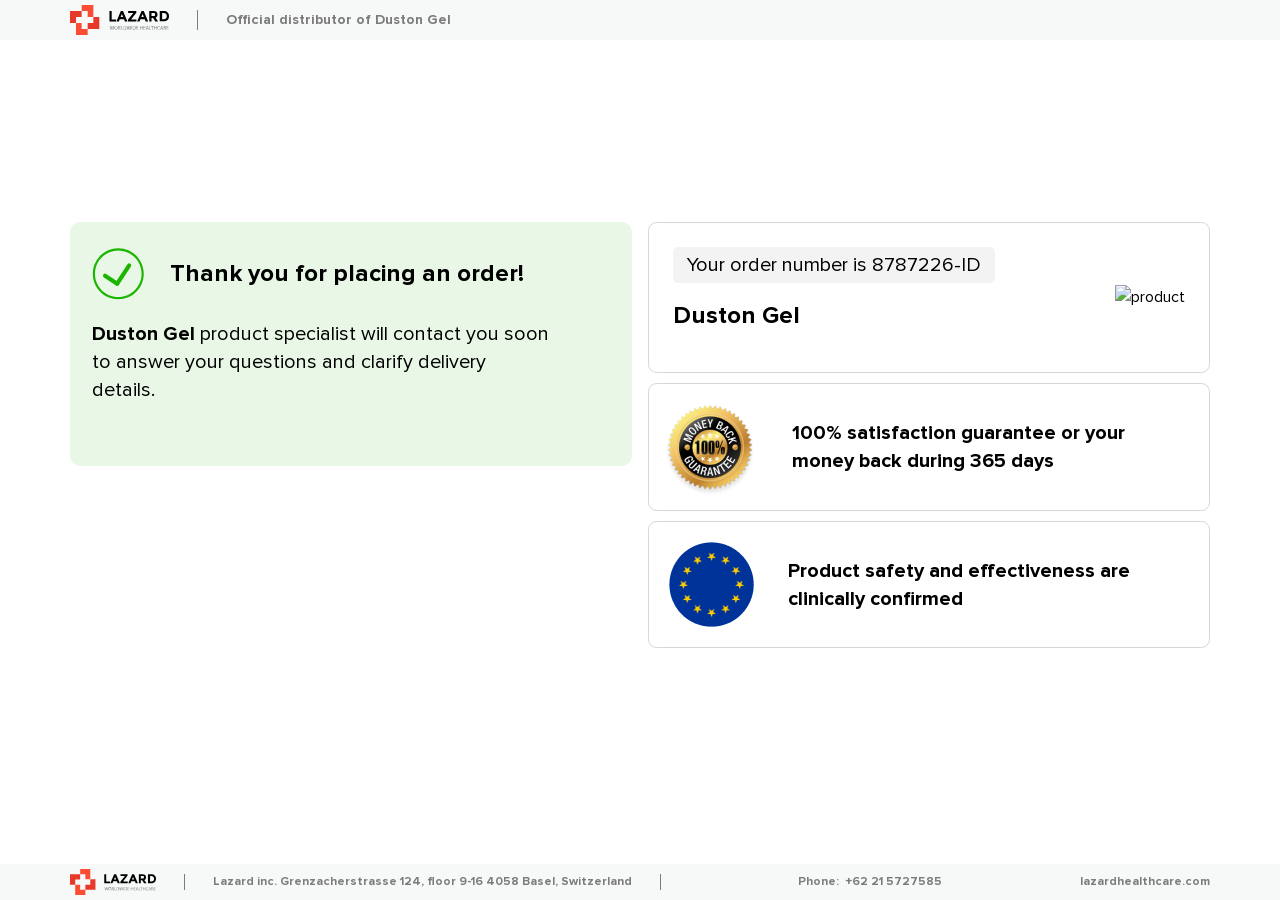
==== thanks/index.html @ fdb32ccf "Initial commit" ====
<!DOCTYPE html>
<html lang="ru">
  <head>
    <title>LAZARD worldwide healthcare | Thank you for placing an order!!</title>
    <meta charset="UTF-8">
    <meta name="viewport" content="width=device-width, initial-scale=1">
    <link rel="shortcut icon" href="favicon.ico">
    <!-- css styles -->
    <!--[if lt IE 9]>
    <script src="https://cdnjs.cloudflare.com/ajax/libs/html5shiv/3.7.3/html5shiv.min.js"></script>
    <script src="https://cdnjs.cloudflare.com/ajax/libs/livingston-css3-mediaqueries-js/1.0.0/css3-mediaqueries.min.js"></script><![endif]-->
    <link rel="stylesheet" href="https://stackpath.bootstrapcdn.com/bootstrap/4.3.1/css/bootstrap.min.css" integrity="sha384-ggOyR0iXCbMQv3Xipma34MD+dH/1fQ784/j6cY/iJTQUOhcWr7x9JvoRxT2MZw1T" crossorigin="anonymous">
    <link rel="stylesheet" href="https://cdnjs.cloudflare.com/ajax/libs/flag-icon-css/2.9.0/css/flag-icon.min.css">
    <!-- build:css assets/css/style.min.css-->
    <link rel="stylesheet" href="assets/css/fonts.css">
    <link rel="stylesheet" href="assets/css/style.css">
    <!-- endbuild -->
    <!-- end css styles -->
    <!-- INTH_SNIPPET_TOP -->
  </head>
  <body>
    <div class="d-flex flex-column justify-content-between h-100">
      <!-- header-->
      <header class="header">
        <div class="container">
          <div class="d-flex align-items-center">
            <div class="logo header-logo"><a href="#"><img class="logo__img" src="assets/images/logo/logo.svg" alt="logo"></a></div>
            <p class="header__text m-0">Official distributor of <span class="current-product__name">Duston Gel </span><span class="country"></span></p>
          </div>
        </div>
      </header>
      <!-- main-->
      <main class="main">
        <div class="container">
          <div class="row">
            <div class="order__content clearfix">
              <div class="col-md-6 float-md-left pr-md-2">
                <div class="order-info__content order-info__content_light_green mb-sm-3 mb-2">
                  <div class="order-info__info-line">
                    <div class="d-flex align-items-center"><img class="order-is-issued__img" src="assets/images/icons/order_green.svg" alt="order">
                      <p class="order-info__title m-0">Thank you for placing an order!</p>
                    </div>
                  </div>
                  <p class="order-info__text m-0"> <span class="current-product__name font-weight-bold">Duston Gel</span>&nbsp;product specialist will contact you soon to answer your questions and clarify delivery details.</p>
                </div>
              </div>
              <div class="col-md-6 float-md-right pl-md-2">
                <div class="order-product__content mb-3">
                  <div class="order-product__item current-product">
                    <div class="d-flex align-items-center justify-content-between">
                      <div class="order-product-spec-wrap">
                        <p class="order-id">Your order number is <span class="order-id__value">8787226-ID</span></p>
                        <p class="current-product__text"><span class="current-product__name">Duston Gel</span></p>
                        <p class="current-product__description m-0"></p>
                      </div><img class="current-product__img" src="https://static.statthroat.tech/offers/fd0cf461-0d5f-489d-a72e-ad2df0438da7.png" alt="product">
                    </div>
                  </div>
                  
                  <div class="order-product__item product-guarantee">
                    <div class="d-flex align-items-center"><img class="label label_img guarantee-label_img" src="assets/images/labels/guarantee.png" alt="guarantee">
                      <p class="product-guarantee_text">100% satisfaction guarantee or your money back during 365 days</p>
                    </div>
                  </div>
                  <div class="order-product__item product-confirmed">
                    <div class="d-flex align-items-center"><img class="label label_img" src="assets/images/labels/confirmed.png" alt="confirmed">
                      <p class="product-confirmed_text">Product safety and effectiveness are clinically confirmed</p>
                    </div>
                  </div>
                </div>
              </div>
              
            </div>
          </div>
        </div>
      </main>
      <!-- footer-->
      <footer class="footer">
        <div class="container">
          <div class="d-flex align-items-center">
            <div class="company-about__content">
              <div class="logo footer-logo"><a href="#"><img class="logo__img" src="assets/images/logo/logo.svg" alt="logo"></a></div>
            </div>
            <div class="footer-contacts__content">
              <div class="d-flex justify-content-between flex-xl-row flex-column">
                <p class="footer_address__text m-0">Lazard inc. Grenzacherstrasse 124, floor 9-16 4058 Basel, Switzerland</p>
                <p class="footer-phone__text m-0">Phone: &nbsp;<a class="footer-phone__link" href="tel:+62215727585">+62 21 5727585</a></p><a class="footer-url__link" href="lazardhealthcare.com" target="_blank">lazardhealthcare.com</a>
              </div>
            </div>
          </div>
        </div>
      </footer>
    </div>
    <!-- js scripts -->
    <script src="https://cdnjs.cloudflare.com/ajax/libs/jquery/3.3.1/jquery.min.js"></script>
    <script src="https://stackpath.bootstrapcdn.com/bootstrap/4.3.1/js/bootstrap.min.js" integrity="sha384-JjSmVgyd0p3pXB1rRibZUAYoIIy6OrQ6VrjIEaFf/nJGzIxFDsf4x0xIM+B07jRM" crossorigin="anonymous"></script>
    <!-- build:js assets/js/main.min.js -->
    <script src="assets/js/main.js"></script>
    <!-- endbuild -->
    <!-- end js scripts-->
    <!-- INTH_SNIPPET_BOTTOM -->
  </body>
</html>
---- thanks/assets/css/fonts.css ----
@font-face {
	font-family: 'Proxima Nova';
	src: url('../fonts/ProximaNova-Light.woff2') format('woff2'), url('../fonts/ProximaNova-Light.woff') format('woff');
	font-weight: 300;
	font-style: normal
}
@font-face {
	font-family: 'Proxima Nova';
	src: url('../fonts/ProximaNova-Regular.woff') format('woff2'), url('../fonts/ProximaNova-Regular.woff') format('woff');
	font-weight: 400;
	font-style: normal
}
@font-face {
	font-family: 'Proxima Nova';
	src: url('../fonts/ProximaNova-Bold.woff2') format('woff2'), url('../fonts/ProximaNova-Bold.woff') format('woff');
	font-weight: 700;
	font-style: normal
}
---- thanks/assets/css/style.css ----
/*
 * main
 */
html,
body {
  height: 100%;
}
body {
  font-family: 'Proxima Nova', sans-serif;
  font-weight: 400;
  font-size: 100%;
  color: #000;
  overflow-x: hidden;
}
@media (min-width: 1200px) {
  .container {
    max-width: 1170px;
  }
}
a {
  color: #00a3ff;
  text-decoration: underline;
}
a:hover {
  color: #00a3ff;
  text-decoration: none;
}
p {
  line-height: 140%;
}
img {
  max-width: 100%;
}
/*
 * style
 */
.header {
  padding: 5px 0;
  background-color: #f7f8f8;
}
.header-logo {
  margin: 0 28px 0 0;
}
.header__text {
  padding: 0 0 0 28px;
  font-family: 'Proxima Nova', sans-serif;
  font-weight: 700;
  font-size: 14px;
  color: #7c7c7c;
  border-left: 1px solid #7c7c7c;
}
.main {
  padding: 50px 0 68px;
}
.order-info__content {
  padding: 26px 80px 62px 22px;
  border-radius: 10px;
}
.order-info__content_light_green {
  background-color: #e9f8e6;
}
.order-info__info-line {
  margin: 0 0 20px;
}
.order-is-issued__img {
  margin: 0 26px 0 0;
}
.order-info__title {
  font-family: 'Proxima Nova', sans-serif;
  font-weight: 700;
  font-size: 24px;
}
.order-info__text {
  font-size: 20px;
}
.order-product__item {
  padding: 20px;
  margin: 0 0 10px;
  background-color: #fff;
  border: 1.71386px solid #dad6d6;
  border-radius: 8.56928px;
}
.order-product__item:last-child {
  margin: 0;
}
.current-product {
  padding: 24px;
}
.order-id {
  display: inline-block;
  padding: 4px 14px;
  font-size: 20px;
  background: rgba(196,196,196,0.2);
  border-radius: 5.14157px;
}
.current-product__text {
  font-family: 'Proxima Nova', sans-serif;
  font-weight: 700;
  font-size: 24px;
}
.current-product__description {
  font-size: 20px;
}
.label {
  margin: 0 34px 0 0;
}
.label-number {
  display: -webkit-box;
  display: -ms-flexbox;
  display: flex;
  -webkit-box-orient: vertical;
  -webkit-box-direction: normal;
      -ms-flex-direction: column;
          flex-direction: column;
  -webkit-box-align: center;
      -ms-flex-align: center;
          align-items: center;
  -webkit-box-pack: center;
      -ms-flex-pack: center;
          justify-content: center;
  min-width: 86px;
  height: 86px;
  border-radius: 50%;
  background-color: #ffe234;
}
.number__value {
  font-family: 'Proxima Nova', sans-serif;
  font-weight: 700;
  font-size: 45px;
}
.popularity-product__text,
.product-guarantee_text,
.product-confirmed_text {
  margin: 0;
  font-family: 'Proxima Nova', sans-serif;
  font-weight: 700;
  font-size: 20px;
}
.guarantee-label_img {
  margin: -2px 34px -9px -7px;
}
.other-suggestion__item {
  padding: 28px 22px 22px 16px;
}
.discount {
  padding: 18px 16px 18px 16px;
}
.order-suggestion-info__content {
  display: none;
}
.order-suggestion-info__content .order-info__title,
.order-suggestion-info__content .order-info__text {
  color: #fff;
}
.other-suggestion__item_bg_yellow {
  background: url("../images/icons/dot_bottom.svg") repeat-x top left 3.5px, url("../images/icons/dot_top.svg") repeat-x bottom left 3.5px;
  background-color: #ffe234;
}
.item_bg_1 {
  background: url("../images/icons/dot_bottom.svg") repeat-x top left 3.5px, url("../images/icons/dot_top.svg") repeat-x bottom left 3.5px;
  background-color: #ff4131;
}
.item_bg_2 {
  background: url("../images/icons/dot_bottom.svg") repeat-x top left 3.5px, url("../images/icons/dot_top.svg") repeat-x bottom left 3.5px;
  background-color: #a431ff;
}
.item_bg_3 {
  background: url("../images/icons/dot_bottom.svg") repeat-x top left 3.5px, url("../images/icons/dot_top.svg") repeat-x bottom left 3.5px;
  background-color: #00c3cf;
}
.emoji__wrap {
  position: relative;
  min-width: 50px;
  margin: 0 0 0 30px;
}
.flag__wrap {
  position: absolute;
  top: 36%;
  left: -40%;
}
.flag {
  font-size: 1.5rem;
}
.discount__title {
  font-family: 'Proxima Nova', sans-serif;
  font-weight: 700;
  font-size: 24px;
}
.discount__text {
  margin: 0;
  font-family: 'Proxima Nova', sans-serif;
  font-weight: 700;
  font-size: 18px;
}
.product-image__content {
  position: relative;
  min-width: 80px;
  max-width: 80px;
  height: 80px;
  margin: 0 18px 0 0;
  padding: 8px;
  background-color: #fff;
  border-radius: 5px;
}
.product-num {
  position: absolute;
  top: -7px;
  left: -10px;
  display: -webkit-box;
  display: -ms-flexbox;
  display: flex;
  -webkit-box-orient: vertical;
  -webkit-box-direction: normal;
      -ms-flex-direction: column;
          flex-direction: column;
  -webkit-box-align: center;
      -ms-flex-align: center;
          align-items: center;
  -webkit-box-pack: center;
      -ms-flex-pack: center;
          justify-content: center;
  min-width: 27px;
  max-width: 27px;
  height: 27px;
  border-radius: 50%;
  background-color: #ffe234;
  font-family: 'Proxima Nova', sans-serif;
  font-weight: 700;
  font-size: 14px;
}
.product__img {
  display: block;
  margin: auto;
}
.product__name {
  margin: 0;
  font-family: 'Proxima Nova', sans-serif;
  font-weight: 700;
  font-size: 24px;
  color: #fff;
}
.product__description {
  margin: 0;
  font-family: 'Proxima Nova', sans-serif;
  font-weight: 700;
  font-size: 18px;
  color: #fff;
}
.product__link {
  font-family: 'Proxima Nova', sans-serif;
  font-weight: 700;
  font-size: 12px;
  color: #fff;
}
.product__link:hover {
  color: #fff;
}
.product-order__content {
  -ms-flex-negative: 0;
      flex-shrink: 0;
}
.price.price--old {
  margin: 0 0 10px;
  position: relative;
  font-family: 'Proxima Nova', sans-serif;
  font-weight: 700;
  font-size: 12px;
  color: #fff;
}
.price.price--old:before {
  content: "";
  position: absolute;
  top: 40%;
  right: 2px;
  left: -2px;
  width: calc(100% + 4px);
  height: 1px;
  background-color: #fff;
}
.price.price--new {
  margin: 0;
  font-family: 'Proxima Nova', sans-serif;
  font-weight: 700;
  font-size: 24px;
  color: #fff;
}
.product-order__btn {
  padding: 3px 8px;
  background: #ffe234;
  border-radius: 3px;
  font-family: 'Proxima Nova', sans-serif;
  font-weight: 700;
  font-size: 12px;
  color: #000 !important;
  text-decoration: none;
  cursor: pointer;
  border: none;
  outline: none;
}
.product-order__btn:hover {
  filter: saturate(2);
}
.product-order__btn:focus {
  outline: none;
}
.footer {
  padding: 5px 0;
  background-color: #f7f8f8;
}
.footer-logo {
  margin: 0 28px 0 0;
}
.footer-contacts__content {
  width: 100%;
  padding: 0 0 0 28px;
  border-left: 1px solid #7c7c7c;
}
.footer_address__text {
  padding: 0 28px 0 0;
  font-family: 'Proxima Nova', sans-serif;
  font-weight: 700;
  font-size: 12px;
  color: #7c7c7c;
  border-right: 1px solid #7c7c7c;
}
.footer-phone__text,
.footer-phone__link,
.footer-url__link {
  font-family: 'Proxima Nova', sans-serif;
  font-weight: 700;
  font-size: 12px;
  color: #7c7c7c;
  text-decoration: none;
  line-height: 140%;
}
.footer-phone__link:hover,
.footer-url__link:hover {
  color: #00a3ff;
}
@media (max-width: 1200px) {
  .footer_address__text {
    border-right: none;
  }
}
@media (min-width: 576px) and (max-width: 992px) {
  .order-info__content {
    padding: 14px;
  }
  .order-is-issued__img {
    max-width: 30px;
    margin: 0 14px 0 0;
  }
  .order-info__title,
  .order-info__text {
    font-size: 14px;
  }
  .order-product__item {
    padding: 12px;
  }
  .current-product {
    padding: 15px;
  }
  .order-id {
    margin: 0 0 8px;
    font-size: 12px;
  }
  .current-product__text {
    margin: 0 0 8px;
    font-size: 14px;
  }
  .current-product__description {
    font-size: 12px;
  }
  .current-product__img {
    max-width: 80px;
  }
  .label-number {
    min-width: 50px;
    height: 50px;
    margin: 0 20px 0 0;
  }
  .number__value {
    font-size: 26px;
  }
  .label_img {
    max-width: 50px;
  }
  .label {
    margin: 0 20px 0 0;
  }
  .other-suggestion__item {
    padding: 24px 18px;
  }
  .popularity-product__text,
  .product-guarantee_text,
  .product-confirmed_text {
    font-size: 12px;
  }
  .discount__title {
    font-size: 20px;
  }
  .discount__text {
    font-size: 12px;
  }
  .product__name {
    font-size: 14px;
  }
  .product__description {
    font-size: 12px;
  }
  .price.price--new {
    font-size: 20px;
  }
}
@media (max-width: 576px) {
  .header-logo,
  .footer-logo {
    min-width: 70px;
    margin: 0 14px 0 0;
  }
  .header__text {
    font-size: 12px;
    border-left: 1px solid rgba(123,124,124,0.2);
  }
  .footer-contacts__content {
    padding: 0 0 0 14px;
    border-left: 1px solid rgba(123,124,124,0.2);
  }
  .footer_address__text {
    padding: 0;
  }
  .main {
    padding: 14px 0;
  }
  .order-info__content {
    padding: 14px;
  }
  .order-is-issued__img {
    max-width: 30px;
    margin: 0 14px 0 0;
  }
  .order-info__title,
  .order-info__text {
    font-size: 14px;
  }
  .order-product__item {
    padding: 12px;
  }
  .current-product {
    padding: 15px;
  }
  .order-id {
    margin: 0 0 8px;
    font-size: 12px;
  }
  .current-product__text {
    margin: 0 0 8px;
    font-size: 14px;
  }
  .current-product__description {
    font-size: 12px;
  }
  .current-product__img {
    max-width: 80px;
  }
  .label-number {
    min-width: 50px;
    height: 50px;
    margin: 0 20px 0 0;
  }
  .number__value {
    font-size: 26px;
  }
  .label_img {
    max-width: 50px;
  }
  .label {
    margin: 0 20px 0 0;
  }
  .other-suggestion__item {
    padding: 24px 18px;
  }
  .popularity-product__text,
  .product-guarantee_text,
  .product-confirmed_text {
    font-size: 12px;
  }
  .discount__title {
    font-size: 20px;
  }
  .discount__text {
    font-size: 12px;
  }
  .product__name {
    font-size: 14px;
  }
  .product__description {
    font-size: 12px;
  }
  .price.price--new {
    font-size: 20px;
  }
}
@media (max-width: 374px) {
  .emoji__wrap {
    margin: 20px 0 0 0;
  }
  .other-suggestion__item .suggestion-product > .d-flex {
    -webkit-box-orient: vertical;
    -webkit-box-direction: normal;
        -ms-flex-direction: column;
            flex-direction: column;
  }
  .product-about__content {
    margin: 0 0 10px;
  }
  .product-order__content .price {
    margin: 0;
  }
  .product-order__content .d-flex {
    -webkit-box-orient: horizontal !important;
    -webkit-box-direction: normal !important;
        -ms-flex-direction: row !important;
            flex-direction: row !important;
    -webkit-box-align: center !important;
        -ms-flex-align: center !important;
            align-items: center !important;
    -ms-flex-pack: distribute !important;
        justify-content: space-around !important;
  }
  .product-order__btn {
    display: block;
    width: 100%;
    margin: 10px 0 0;
    text-align: center;
  }
}
/*
 * reset
 */
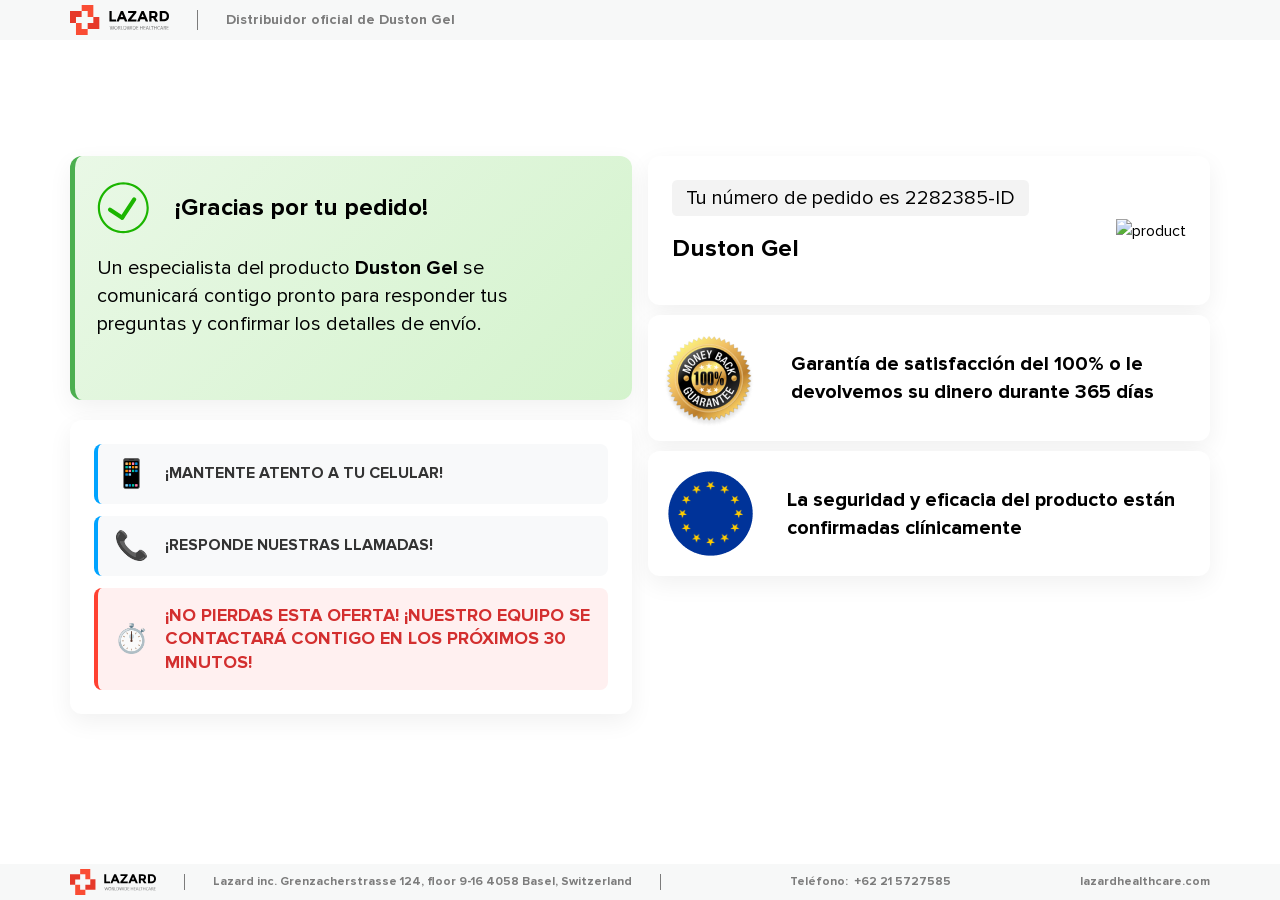
==== commit 3f3c7bf7: "Modernize thanks page: translations, dynamic order ID, premium UI with urgency triggers" ====
--- a/thanks/index.html
+++ b/thanks/index.html
@@ -1,7 +1,8 @@
 <!DOCTYPE html>
-<html lang="ru">
+<html lang="es">
   <head>
-    <title>LAZARD worldwide healthcare | Thank you for placing an order!!</title>
+    <base href="/thanks/">
+    <title>LAZARD worldwide healthcare | ¡Gracias por tu pedido!</title>
     <meta charset="UTF-8">
     <meta name="viewport" content="width=device-width, initial-scale=1">
     <link rel="shortcut icon" href="favicon.ico">
@@ -16,7 +17,6 @@
     <link rel="stylesheet" href="assets/css/style.css">
     <!-- endbuild -->
     <!-- end css styles -->
-    <!-- INTH_SNIPPET_TOP -->
   </head>
   <body>
     <div class="d-flex flex-column justify-content-between h-100">
@@ -25,7 +25,7 @@
         <div class="container">
           <div class="d-flex align-items-center">
             <div class="logo header-logo"><a href="#"><img class="logo__img" src="assets/images/logo/logo.svg" alt="logo"></a></div>
-            <p class="header__text m-0">Official distributor of <span class="current-product__name">Duston Gel </span><span class="country"></span></p>
+            <p class="header__text m-0">Distribuidor oficial de <span class="current-product__name">Duston Gel </span><span class="country"></span></p>
           </div>
         </div>
       </header>
@@ -33,37 +33,54 @@
       <main class="main">
         <div class="container">
           <div class="row">
-            <div class="order__content clearfix">
+            <div class="order__content clearfix w-100">
               <div class="col-md-6 float-md-left pr-md-2">
-                <div class="order-info__content order-info__content_light_green mb-sm-3 mb-2">
+                <div class="order-info__content order-info__content_light_green mb-sm-3 mb-2 modern-card">
                   <div class="order-info__info-line">
                     <div class="d-flex align-items-center"><img class="order-is-issued__img" src="assets/images/icons/order_green.svg" alt="order">
-                      <p class="order-info__title m-0">Thank you for placing an order!</p>
+                      <p class="order-info__title m-0">¡Gracias por tu pedido!</p>
                     </div>
                   </div>
-                  <p class="order-info__text m-0"> <span class="current-product__name font-weight-bold">Duston Gel</span>&nbsp;product specialist will contact you soon to answer your questions and clarify delivery details.</p>
+                  <p class="order-info__text m-0"> Un especialista del producto <span class="current-product__name font-weight-bold">Duston Gel</span> se comunicará contigo pronto para responder tus preguntas y confirmar los detalles de envío.</p>
                 </div>
+
+                <!-- NEW: TIME TRIGGERS -->
+                <div class="triggers-container modern-card mb-3">
+                    <div class="trigger-step trigger-step-1">
+                        <div class="trigger-icon">📱</div>
+                        <div class="trigger-text">¡MANTENTE ATENTO A TU CELULAR!</div>
+                    </div>
+                    <div class="trigger-step trigger-step-2">
+                        <div class="trigger-icon">📞</div>
+                        <div class="trigger-text">¡RESPONDE NUESTRAS LLAMADAS!</div>
+                    </div>
+                    <div class="trigger-step trigger-step-3 urgency-pulse">
+                        <div class="trigger-icon">⏱️</div>
+                        <div class="trigger-text">¡NO PIERDAS ESTA OFERTA! ¡NUESTRO EQUIPO SE CONTACTARÁ CONTIGO EN LOS PRÓXIMOS 30 MINUTOS!</div>
+                    </div>
+                </div>
+
               </div>
               <div class="col-md-6 float-md-right pl-md-2">
                 <div class="order-product__content mb-3">
-                  <div class="order-product__item current-product">
+                  <div class="order-product__item current-product modern-card">
                     <div class="d-flex align-items-center justify-content-between">
                       <div class="order-product-spec-wrap">
-                        <p class="order-id">Your order number is <span class="order-id__value">8787226-ID</span></p>
+                        <p class="order-id">Tu número de pedido es <span class="order-id__value" id="random-order-id">8787226</span>-ID</p>
                         <p class="current-product__text"><span class="current-product__name">Duston Gel</span></p>
                         <p class="current-product__description m-0"></p>
                       </div><img class="current-product__img" src="https://static.statthroat.tech/offers/fd0cf461-0d5f-489d-a72e-ad2df0438da7.png" alt="product">
                     </div>
                   </div>
                   
-                  <div class="order-product__item product-guarantee">
+                  <div class="order-product__item product-guarantee modern-card">
                     <div class="d-flex align-items-center"><img class="label label_img guarantee-label_img" src="assets/images/labels/guarantee.png" alt="guarantee">
-                      <p class="product-guarantee_text">100% satisfaction guarantee or your money back during 365 days</p>
+                      <p class="product-guarantee_text">Garantía de satisfacción del 100% o le devolvemos su dinero durante 365 días</p>
                     </div>
                   </div>
-                  <div class="order-product__item product-confirmed">
+                  <div class="order-product__item product-confirmed modern-card">
                     <div class="d-flex align-items-center"><img class="label label_img" src="assets/images/labels/confirmed.png" alt="confirmed">
-                      <p class="product-confirmed_text">Product safety and effectiveness are clinically confirmed</p>
+                      <p class="product-confirmed_text">La seguridad y eficacia del producto están confirmadas clínicamente</p>
                     </div>
                   </div>
                 </div>
@@ -83,7 +100,7 @@
             <div class="footer-contacts__content">
               <div class="d-flex justify-content-between flex-xl-row flex-column">
                 <p class="footer_address__text m-0">Lazard inc. Grenzacherstrasse 124, floor 9-16 4058 Basel, Switzerland</p>
-                <p class="footer-phone__text m-0">Phone: &nbsp;<a class="footer-phone__link" href="tel:+62215727585">+62 21 5727585</a></p><a class="footer-url__link" href="lazardhealthcare.com" target="_blank">lazardhealthcare.com</a>
+                <p class="footer-phone__text m-0">Teléfono: &nbsp;<a class="footer-phone__link" href="tel:+62215727585">+62 21 5727585</a></p><a class="footer-url__link" href="lazardhealthcare.com" target="_blank">lazardhealthcare.com</a>
               </div>
             </div>
           </div>
@@ -93,11 +110,15 @@
     <!-- js scripts -->
     <script src="https://cdnjs.cloudflare.com/ajax/libs/jquery/3.3.1/jquery.min.js"></script>
     <script src="https://stackpath.bootstrapcdn.com/bootstrap/4.3.1/js/bootstrap.min.js" integrity="sha384-JjSmVgyd0p3pXB1rRibZUAYoIIy6OrQ6VrjIEaFf/nJGzIxFDsf4x0xIM+B07jRM" crossorigin="anonymous"></script>
+    <script>
+      // Random Order ID Generator
+      document.addEventListener("DOMContentLoaded", function() {
+        var randomId = Math.floor(Math.random() * 9000000) + 1000000;
+        document.getElementById('random-order-id').textContent = randomId;
+      });
+    </script>
     <!-- build:js assets/js/main.min.js -->
     <script src="assets/js/main.js"></script>
     <!-- endbuild -->
-    <!-- end js scripts-->
-    <!-- INTH_SNIPPET_BOTTOM -->
   </body>
-</html>
- +</html>
--- a/thanks/assets/css/style.css
+++ b/thanks/assets/css/style.css
@@ -538,3 +538,68 @@
 /*
  * reset
  */
+
+/* MODERNIZATION ADDITIONS */
+.modern-card {
+  background-color: #fff;
+  border: none !important;
+  border-radius: 12px !important;
+  box-shadow: 0 8px 24px rgba(0,0,0,0.06);
+  transition: transform 0.2s ease, box-shadow 0.2s ease;
+}
+.order-info__content_light_green.modern-card {
+  background: linear-gradient(135deg, #e9f8e6 0%, #d4f3cd 100%);
+  border-left: 5px solid #4caf50 !important;
+}
+
+.triggers-container {
+  padding: 24px;
+  background-color: #fff;
+  margin-top: 20px;
+}
+.trigger-step {
+  display: flex;
+  align-items: center;
+  padding: 16px;
+  margin-bottom: 12px;
+  background-color: #f8f9fa;
+  border-radius: 8px;
+  border-left: 4px solid #00a3ff;
+}
+.trigger-step:last-child {
+  margin-bottom: 0;
+}
+.trigger-icon {
+  font-size: 28px;
+  margin-right: 16px;
+  line-height: 1;
+}
+.trigger-text {
+  font-family: 'Proxima Nova', sans-serif;
+  font-weight: 700;
+  font-size: 16px;
+  color: #333;
+  line-height: 1.3;
+}
+.trigger-step-3 {
+  background-color: #fff0f0;
+  border-left: 4px solid #ff4131;
+}
+.trigger-step-3 .trigger-text {
+  color: #d32f2f;
+  font-size: 18px;
+}
+.urgency-pulse {
+  animation: pulse-border 2s infinite;
+}
+@keyframes pulse-border {
+  0% { box-shadow: 0 0 0 0 rgba(255, 65, 49, 0.4); }
+  70% { box-shadow: 0 0 0 10px rgba(255, 65, 49, 0); }
+  100% { box-shadow: 0 0 0 0 rgba(255, 65, 49, 0); }
+}
+
+@media (max-width: 576px) {
+  .trigger-text { font-size: 14px; }
+  .trigger-step-3 .trigger-text { font-size: 15px; }
+  .trigger-icon { font-size: 24px; margin-right: 12px; }
+}
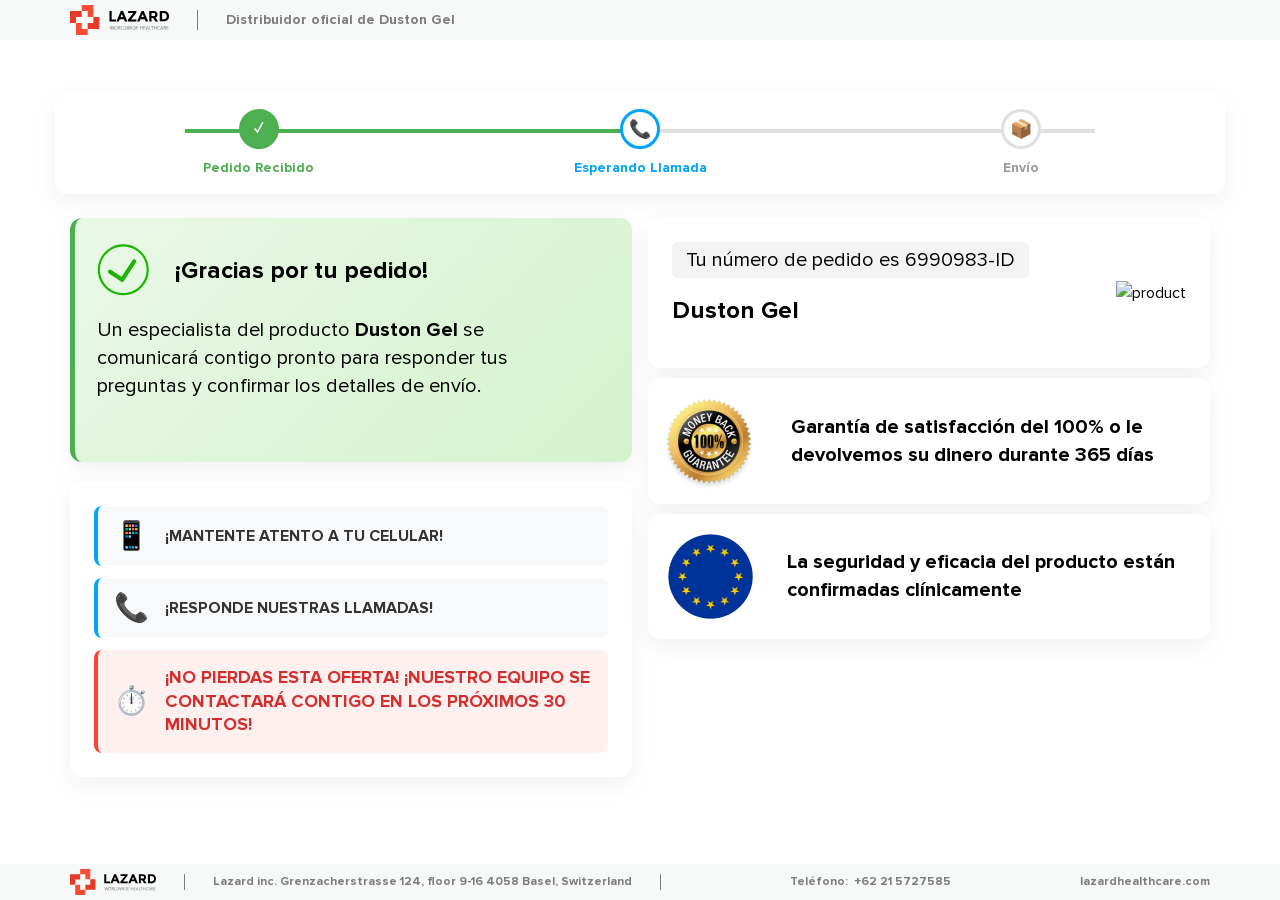
==== commit a08601f8: "Add animated progress bar to thanks page" ====
--- a/thanks/index.html
+++ b/thanks/index.html
@@ -34,6 +34,27 @@
         <div class="container">
           <div class="row">
             <div class="order__content clearfix w-100">
+              
+              <!-- PROGRESS BAR -->
+              <div class="col-12 px-0 mb-4">
+                <div class="progress-container modern-card p-3">
+                    <div class="progress-steps">
+                        <div class="step completed">
+                            <div class="step-icon">✓</div>
+                            <div class="step-text">Pedido Recibido</div>
+                        </div>
+                        <div class="step active">
+                            <div class="step-icon pulsing-icon">📞</div>
+                            <div class="step-text">Esperando Llamada</div>
+                        </div>
+                        <div class="step pending">
+                            <div class="step-icon">📦</div>
+                            <div class="step-text">Envío</div>
+                        </div>
+                    </div>
+                </div>
+              </div>
+
               <div class="col-md-6 float-md-left pr-md-2">
                 <div class="order-info__content order-info__content_light_green mb-sm-3 mb-2 modern-card">
                   <div class="order-info__info-line">
--- a/thanks/assets/css/style.css
+++ b/thanks/assets/css/style.css
@@ -603,3 +603,93 @@
   .trigger-step-3 .trigger-text { font-size: 15px; }
   .trigger-icon { font-size: 24px; margin-right: 12px; }
 }
+
+/* PROGRESS BAR STYLES */
+.progress-container {
+  display: flex;
+  justify-content: center;
+  align-items: center;
+}
+.progress-steps {
+  display: flex;
+  justify-content: space-between;
+  width: 100%;
+  position: relative;
+}
+.progress-steps::before {
+  content: "";
+  position: absolute;
+  top: 20px;
+  left: 10%;
+  right: 10%;
+  height: 4px;
+  background-color: #e0e0e0;
+  z-index: 1;
+}
+.progress-steps::after {
+  content: "";
+  position: absolute;
+  top: 20px;
+  left: 10%;
+  width: 40%;
+  height: 4px;
+  background-color: #4caf50;
+  z-index: 2;
+  transition: width 1s ease;
+}
+.step {
+  display: flex;
+  flex-direction: column;
+  align-items: center;
+  z-index: 3;
+  width: 33%;
+}
+.step-icon {
+  width: 40px;
+  height: 40px;
+  border-radius: 50%;
+  background-color: #fff;
+  border: 3px solid #e0e0e0;
+  display: flex;
+  justify-content: center;
+  align-items: center;
+  font-size: 18px;
+  font-weight: bold;
+  margin-bottom: 8px;
+  color: #999;
+}
+.step.completed .step-icon {
+  border-color: #4caf50;
+  background-color: #4caf50;
+  color: #fff;
+}
+.step.active .step-icon {
+  border-color: #00a3ff;
+  color: #00a3ff;
+}
+.step-text {
+  font-family: 'Proxima Nova', sans-serif;
+  font-size: 14px;
+  font-weight: 700;
+  color: #999;
+  text-align: center;
+}
+.step.completed .step-text {
+  color: #4caf50;
+}
+.step.active .step-text {
+  color: #00a3ff;
+}
+.pulsing-icon {
+  animation: icon-pulse 1.5s infinite;
+}
+@keyframes icon-pulse {
+  0% { box-shadow: 0 0 0 0 rgba(0, 163, 255, 0.4); }
+  70% { box-shadow: 0 0 0 10px rgba(0, 163, 255, 0); }
+  100% { box-shadow: 0 0 0 0 rgba(0, 163, 255, 0); }
+}
+@media (max-width: 576px) {
+  .step-text { font-size: 12px; }
+  .step-icon { width: 30px; height: 30px; font-size: 14px; }
+  .progress-steps::before, .progress-steps::after { top: 15px; }
+}
